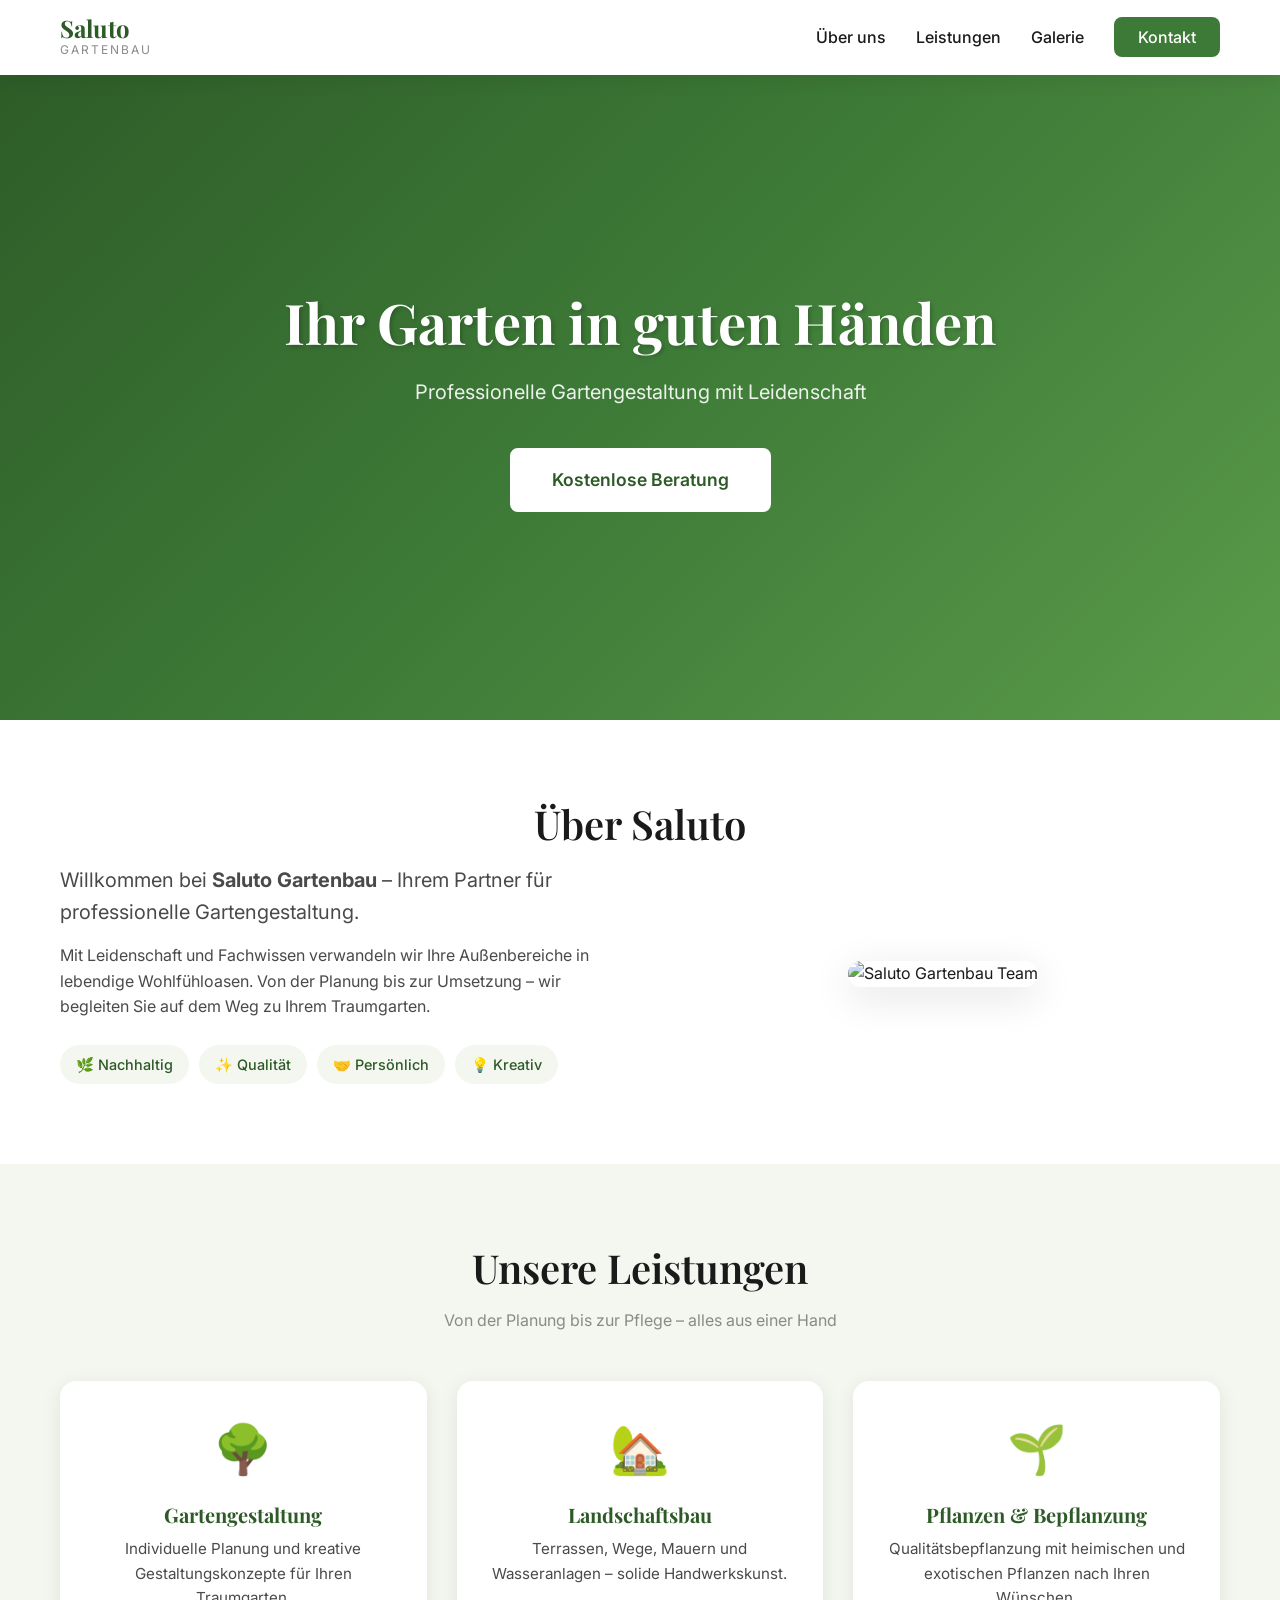
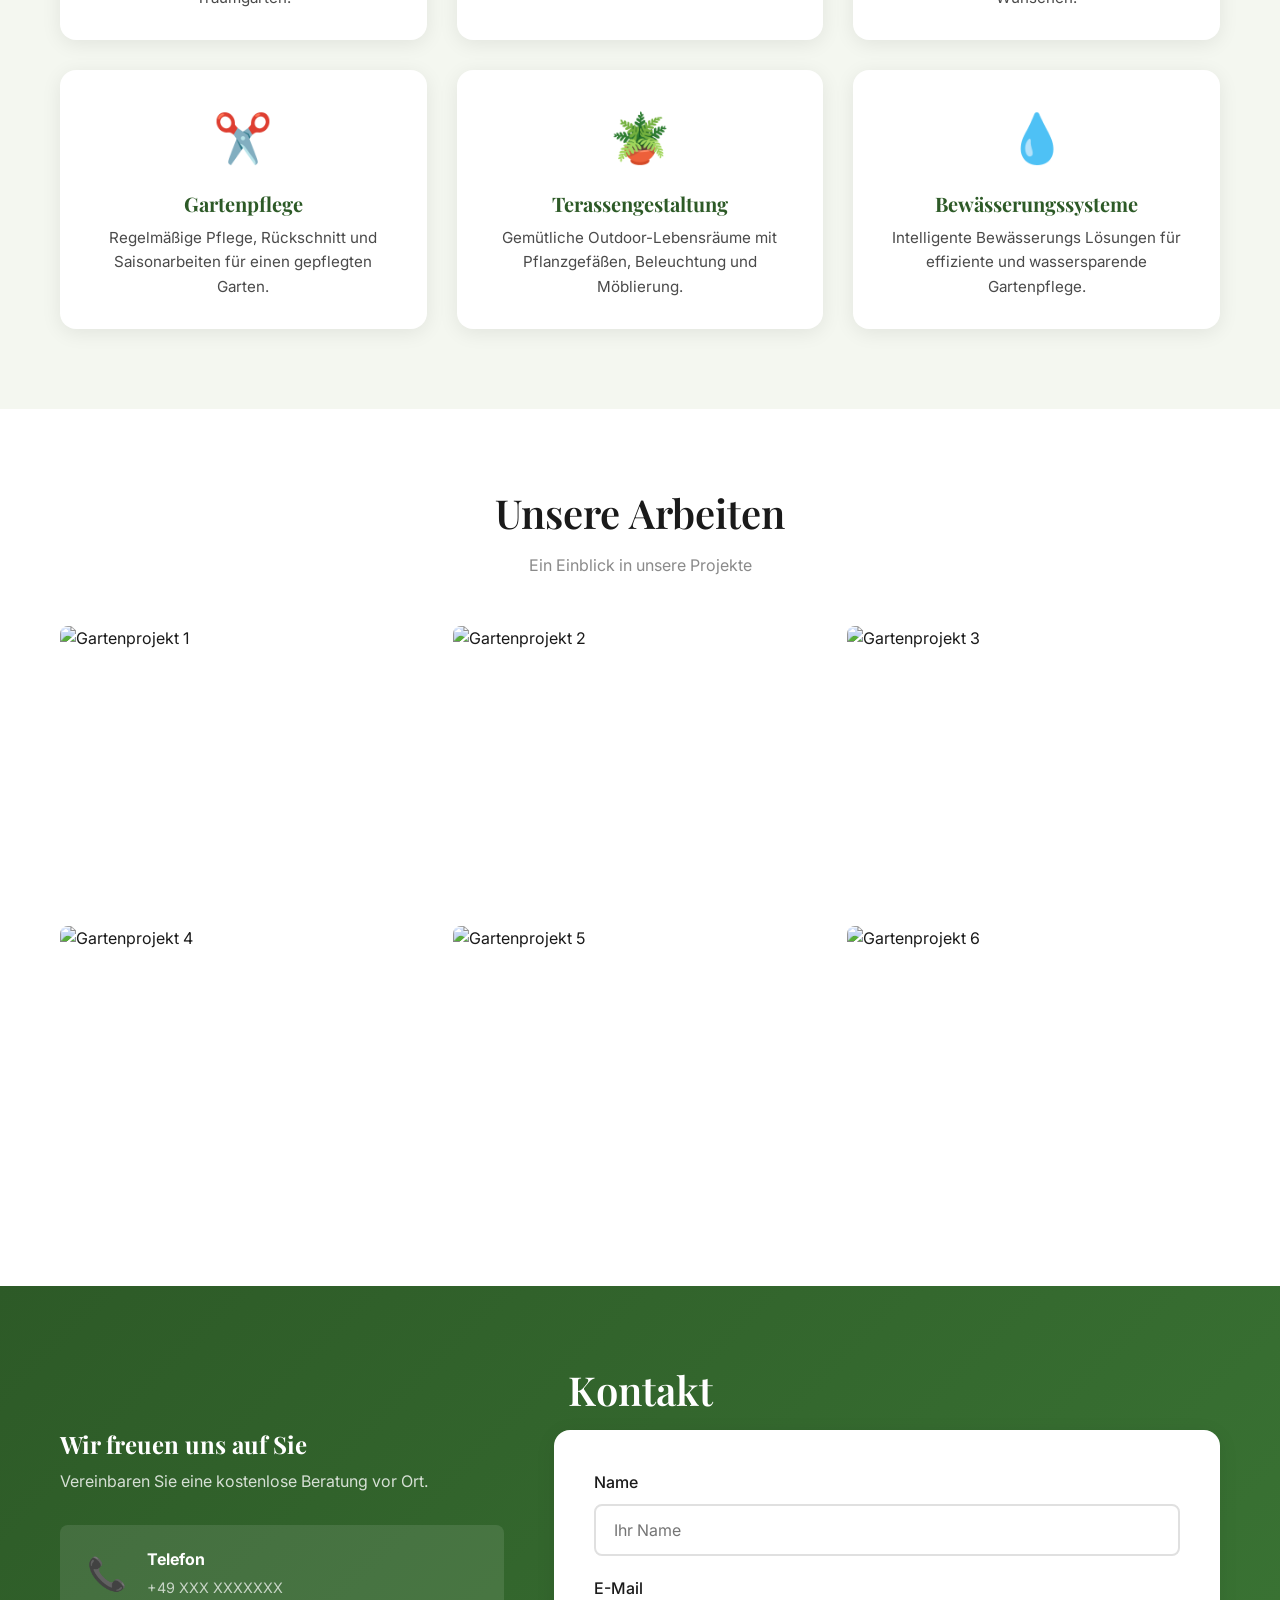
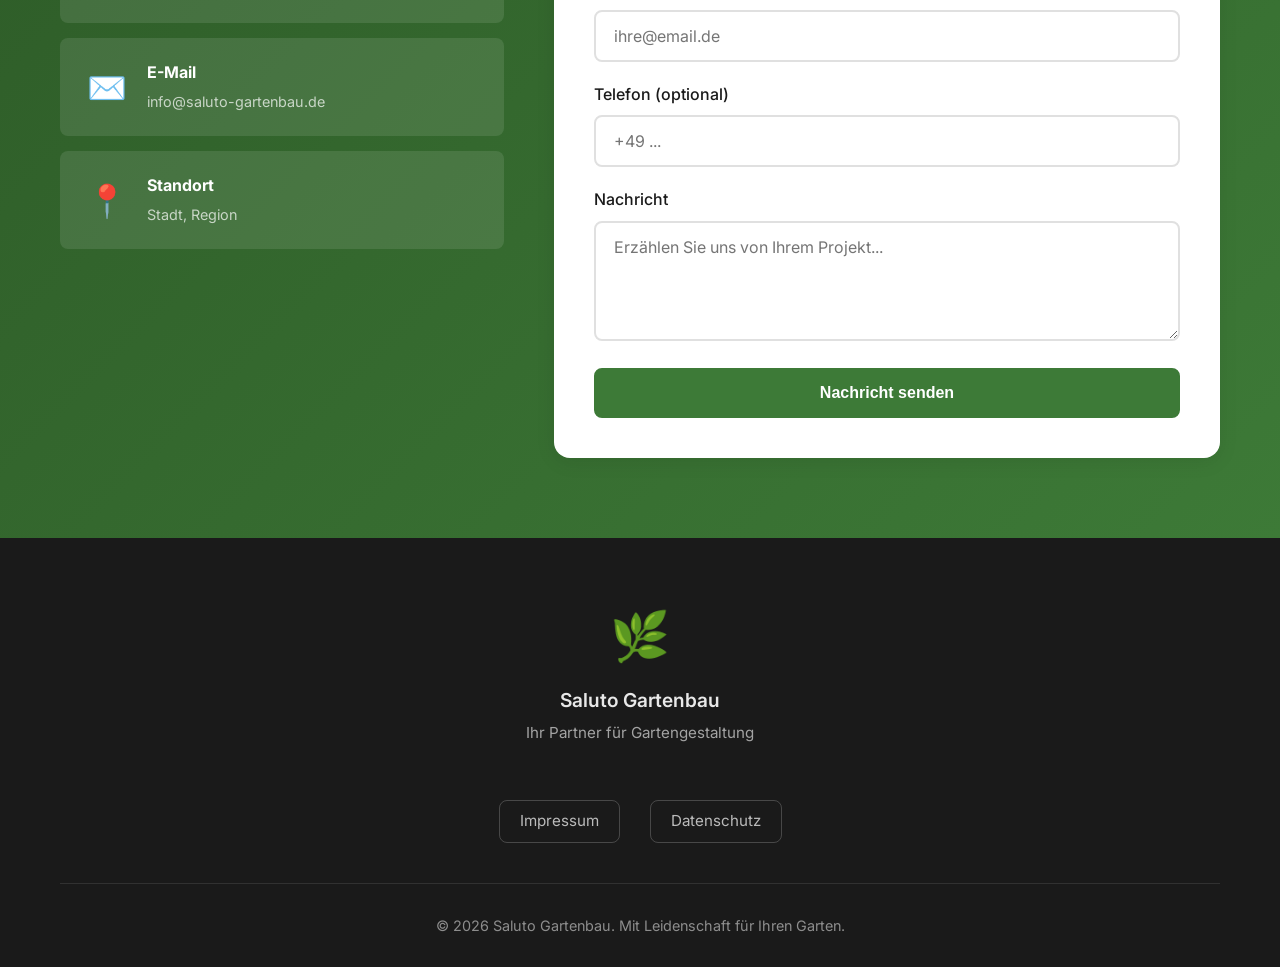
==== index.html @ e723729e "Initial commit: Modern OnePage Layout mit Galerie, Services, Kontakt" ====
<!DOCTYPE html>
<html lang="de">
<head>
    <meta charset="UTF-8">
    <meta name="viewport" content="width=device-width, initial-scale=1.0">
    <title>Saluto Gartenbau | Professionelle Gartengestaltung</title>
    <meta name="description" content="Saluto Gartenbau - Ihr Partner für professionelle Gartengestaltung, Landschaftsbau und Pflanzenpflege. Modern, nachhaltig, persönlich.">
    <link rel="stylesheet" href="style.css">
    <link href="https://fonts.googleapis.com/css2?family=Playfair+Display:wght@400;600;700&family=Inter:wght@400;500;600&display=swap" rel="stylesheet">
</head>
<body>
    <!-- Navigation -->
    <nav class="nav">
        <div class="nav-container">
            <a href="#" class="logo">
                <span class="logo-text">Saluto</span>
                <span class="logo-sub">Gartenbau</span>
            </a>
            <button class="nav-toggle" aria-label="Menu">
                <span></span>
                <span></span>
                <span></span>
            </button>
            <ul class="nav-links">
                <li><a href="#about">Über uns</a></li>
                <li><a href="#services">Leistungen</a></li>
                <li><a href="#gallery">Galerie</a></li>
                <li><a href="#contact" class="cta-nav">Kontakt</a></li>
            </ul>
        </div>
    </nav>

    <!-- Hero -->
    <header class="hero">
        <div class="hero-bg"></div>
        <div class="container">
            <h1 class="hero-title">Ihr Garten in guten Händen</h1>
            <p class="hero-subtitle">Professionelle Gartengestaltung mit Leidenschaft</p>
            <a href="#contact" class="btn btn-primary">Kostenlose Beratung</a>
        </div>
    </header>

    <!-- About Section -->
    <section class="about-section section" id="about">
        <div class="container">
            <h2 class="section-title">Über Saluto</h2>
            <div class="about-content">
                <div class="about-text">
                    <p class="about-intro">Willkommen bei <strong>Saluto Gartenbau</strong> – Ihrem Partner für professionelle Gartengestaltung.</p>
                    <p>Mit Leidenschaft und Fachwissen verwandeln wir Ihre Außenbereiche in lebendige Wohlfühloasen. Von der Planung bis zur Umsetzung – wir begleiten Sie auf dem Weg zu Ihrem Traumgarten.</p>
                    <div class="about-values">
                        <span class="value-tag">🌿 Nachhaltig</span>
                        <span class="value-tag">✨ Qualität</span>
                        <span class="value-tag">🤝 Persönlich</span>
                        <span class="value-tag">💡 Kreativ</span>
                    </div>
                </div>
                <div class="about-image">
                    <img src="assets/team.jpg" alt="Saluto Gartenbau Team" class="about-img">
                </div>
            </div>
        </div>
    </section>

    <!-- Services Section -->
    <section class="services-section section" id="services">
        <div class="container">
            <h2 class="section-title">Unsere Leistungen</h2>
            <p class="section-subtitle">Von der Planung bis zur Pflege – alles aus einer Hand</p>
            <div class="services-grid">
                <div class="service-card">
                    <span class="service-icon">🌳</span>
                    <h3>Gartengestaltung</h3>
                    <p>Individuelle Planung und kreative Gestaltungskonzepte für Ihren Traumgarten.</p>
                </div>
                <div class="service-card">
                    <span class="service-icon">🏡</span>
                    <h3>Landschaftsbau</h3>
                    <p>Terrassen, Wege, Mauern und Wasseranlagen – solide Handwerkskunst.</p>
                </div>
                <div class="service-card">
                    <span class="service-icon">🌱</span>
                    <h3>Pflanzen & Bepflanzung</h3>
                    <p>Qualitätsbepflanzung mit heimischen und exotischen Pflanzen nach Ihren Wünschen.</p>
                </div>
                <div class="service-card">
                    <span class="service-icon">✂️</span>
                    <h3>Gartenpflege</h3>
                    <p>Regelmäßige Pflege, Rückschnitt und Saisonarbeiten für einen gepflegten Garten.</p>
                </div>
                <div class="service-card">
                    <span class="service-icon">🪴</span>
                    <h3>Terassengestaltung</h3>
                    <p>Gemütliche Outdoor-Lebensräume mit Pflanzgefäßen, Beleuchtung und Möblierung.</p>
                </div>
                <div class="service-card">
                    <span class="service-icon">💧</span>
                    <h3>Bewässerungssysteme</h3>
                    <p>Intelligente Bewässerungs Lösungen für effiziente und wassersparende Gartenpflege.</p>
                </div>
            </div>
        </div>
    </section>

    <!-- Gallery Section -->
    <section class="gallery-section section" id="gallery">
        <div class="container">
            <h2 class="section-title">Unsere Arbeiten</h2>
            <p class="section-subtitle">Ein Einblick in unsere Projekte</p>
            <div class="gallery-grid">
                <div class="gallery-item">
                    <img src="assets/garten1.jpg" alt="Gartenprojekt 1" loading="lazy">
                </div>
                <div class="gallery-item">
                    <img src="assets/garten2.jpg" alt="Gartenprojekt 2" loading="lazy">
                </div>
                <div class="gallery-item">
                    <img src="assets/garten3.jpg" alt="Gartenprojekt 3" loading="lazy">
                </div>
                <div class="gallery-item">
                    <img src="assets/garten4.jpg" alt="Gartenprojekt 4" loading="lazy">
                </div>
                <div class="gallery-item">
                    <img src="assets/garten5.jpg" alt="Gartenprojekt 5" loading="lazy">
                </div>
                <div class="gallery-item">
                    <img src="assets/garten6.jpg" alt="Gartenprojekt 6" loading="lazy">
                </div>
            </div>
        </div>
    </section>

    <!-- Contact Section -->
    <section class="contact-section section" id="contact">
        <div class="container">
            <h2 class="section-title">Kontakt</h2>
            <div class="contact-content">
                <div class="contact-info">
                    <h3>Wir freuen uns auf Sie</h3>
                    <p>Vereinbaren Sie eine kostenlose Beratung vor Ort.</p>
                    <div class="contact-methods">
                        <div class="contact-method">
                            <span class="method-icon">📞</span>
                            <div>
                                <strong>Telefon</strong>
                                <span>+49 XXX XXXXXXX</span>
                            </div>
                        </div>
                        <div class="contact-method">
                            <span class="method-icon">✉️</span>
                            <div>
                                <strong>E-Mail</strong>
                                <span>info@saluto-gartenbau.de</span>
                            </div>
                        </div>
                        <div class="contact-method">
                            <span class="method-icon">📍</span>
                            <div>
                                <strong>Standort</strong>
                                <span>Stadt, Region</span>
                            </div>
                        </div>
                    </div>
                </div>
                <div class="contact-form-wrapper">
                    <form class="contact-form" id="contact-form">
                        <div class="form-group">
                            <label for="name">Name</label>
                            <input type="text" id="name" name="name" required placeholder="Ihr Name">
                        </div>
                        <div class="form-group">
                            <label for="email">E-Mail</label>
                            <input type="email" id="email" name="email" required placeholder="ihre@email.de">
                        </div>
                        <div class="form-group">
                            <label for="phone">Telefon (optional)</label>
                            <input type="tel" id="phone" name="phone" placeholder="+49 ...">
                        </div>
                        <div class="form-group">
                            <label for="message">Nachricht</label>
                            <textarea id="message" name="message" rows="4" required placeholder="Erzählen Sie uns von Ihrem Projekt..."></textarea>
                        </div>
                        <button type="submit" class="btn btn-primary btn-full">Nachricht senden</button>
                    </form>
                </div>
            </div>
        </div>
    </section>

    <!-- Footer -->
    <footer class="footer">
        <div class="container">
            <div class="footer-content">
                <div class="footer-brand">
                    <span class="footer-logo">🌿</span>
                    <p>Saluto Gartenbau</p>
                    <p class="footer-subtitle">Ihr Partner für Gartengestaltung</p>
                </div>
                <div class="footer-legal">
                    <a href="impressum.html" target="_blank">Impressum</a>
                    <a href="datenschutz.html" target="_blank">Datenschutz</a>
                </div>
            </div>
            <div class="footer-bottom">
                <p>&copy; 2026 Saluto Gartenbau. Mit Leidenschaft für Ihren Garten.</p>
            </div>
        </div>
    </footer>

    <script src="script.js"></script>
</body>
</html>
---- style.css ----
/* ============================================
   SALUTO GARTENBAU - STYLES
   ============================================ */

:root {
    /* Colors - Natural, fresh, professional */
    --primary: #1a1a1a;
    --secondary: #2a2a2a;
    --green-dark: #2d5a27;
    --green: #3d7a37;
    --green-light: #5a9b4a;
    --green-accent: #7cb342;
    --earth: #8b7355;
    --earth-light: #a89070;
    --text-dark: #1a1a1a;
    --text-medium: #4a4a4a;
    --text-light: #8a8a8a;
    --bg-white: #ffffff;
    --bg-light: #f8f8f8;
    --bg-nature: #f4f7f0;
    --border: #e0e0e0;
    
    /* Typography */
    --font-display: 'Playfair Display', serif;
    --font-body: 'Inter', sans-serif;
    
    /* Spacing */
    --space-xs: 0.5rem;
    --space-sm: 1rem;
    --space-md: 2rem;
    --space-lg: 3rem;
    --space-xl: 5rem;
    
    /* Effects */
    --shadow: 0 4px 20px rgba(0,0,0,0.08);
    --shadow-lg: 0 10px 40px rgba(0,0,0,0.12);
    --radius: 8px;
    --radius-lg: 16px;
    
    /* Transitions */
    --transition: all 0.3s ease;
}

/* ============================================
   BASE
   ============================================ */

* {
    margin: 0;
    padding: 0;
    box-sizing: border-box;
}

html {
    scroll-behavior: smooth;
}

body {
    font-family: var(--font-body);
    color: var(--text-dark);
    background: var(--bg-white);
    line-height: 1.6;
}

.container {
    max-width: 1200px;
    margin: 0 auto;
    padding: 0 20px;
}

.section {
    padding: var(--space-xl) 0;
}

.section-title {
    font-family: var(--font-display);
    font-size: 2.5rem;
    font-weight: 600;
    margin-bottom: var(--space-sm);
    text-align: center;
}

.section-subtitle {
    text-align: center;
    color: var(--text-light);
    margin-bottom: var(--space-lg);
}

h1, h2, h3, h4 {
    font-family: var(--font-display);
    line-height: 1.2;
}

a {
    text-decoration: none;
    color: inherit;
}

img {
    max-width: 100%;
    height: auto;
}

/* ============================================
   BUTTONS
   ============================================ */

.btn {
    display: inline-block;
    padding: 14px 32px;
    border-radius: var(--radius);
    font-weight: 600;
    font-size: 1rem;
    transition: var(--transition);
    border: 2px solid transparent;
    cursor: pointer;
}

.btn-primary {
    background: var(--green);
    color: white;
    border-color: var(--green);
}

.btn-primary:hover {
    background: var(--green-dark);
    border-color: var(--green-dark);
    transform: translateY(-2px);
}

.btn-secondary {
    background: transparent;
    color: var(--green);
    border-color: var(--green);
}

.btn-secondary:hover {
    background: var(--green);
    color: white;
}

.btn-full {
    width: 100%;
    text-align: center;
}

/* ============================================
   NAVIGATION
   ============================================ */

.nav {
    background: var(--bg-white);
    position: fixed;
    top: 0;
    left: 0;
    right: 0;
    z-index: 100;
    box-shadow: var(--shadow);
}

.nav-container {
    max-width: 1200px;
    margin: 0 auto;
    padding: 16px 20px;
    display: flex;
    justify-content: space-between;
    align-items: center;
}

.logo {
    display: flex;
    flex-direction: column;
}

.logo-text {
    font-family: var(--font-display);
    font-size: 1.5rem;
    font-weight: 700;
    color: var(--green-dark);
    line-height: 1;
}

.logo-sub {
    font-size: 0.75rem;
    color: var(--text-light);
    letter-spacing: 2px;
    text-transform: uppercase;
}

.nav-links {
    display: flex;
    gap: 30px;
    list-style: none;
}

.nav-links a {
    font-weight: 500;
    position: relative;
    transition: var(--transition);
    color: var(--text-dark);
}

.nav-links a:hover {
    color: var(--green);
}

.nav-links a::after {
    content: '';
    position: absolute;
    bottom: -5px;
    left: 0;
    width: 0;
    height: 2px;
    background: var(--green);
    transition: var(--transition);
}

.nav-links a:hover::after {
    width: 100%;
}

.cta-nav {
    background: var(--green) !important;
    color: white !important;
    padding: 10px 24px;
    border-radius: var(--radius);
}

.cta-nav:hover {
    background: var(--green-dark) !important;
    transform: translateY(-2px);
}

.cta-nav::after {
    display: none !important;
}

.nav-toggle {
    display: none;
    flex-direction: column;
    gap: 5px;
    background: none;
    border: none;
    cursor: pointer;
    padding: 10px;
}

.nav-toggle span {
    width: 25px;
    height: 2px;
    background: var(--primary);
    transition: var(--transition);
}

/* ============================================
   HERO
   ============================================ */

.hero {
    min-height: 80vh;
    display: flex;
    align-items: center;
    justify-content: center;
    text-align: center;
    position: relative;
    background: linear-gradient(135deg, var(--green-dark) 0%, var(--green) 50%, var(--green-light) 100%);
    overflow: hidden;
    padding-top: 80px;
}

.hero-bg {
    position: absolute;
    inset: 0;
    background-image: url('assets/hero.jpg');
    background-size: cover;
    background-position: center;
    background-repeat: no-repeat;
    opacity: 0.3;
}

.hero .container {
    position: relative;
    z-index: 1;
}

.hero-title {
    font-family: var(--font-display);
    font-size: 3.5rem;
    color: white;
    margin-bottom: 20px;
    text-shadow: 2px 2px 4px rgba(0,0,0,0.2);
}

.hero-subtitle {
    font-size: 1.25rem;
    color: rgba(255, 255, 255, 0.9);
    margin-bottom: 40px;
}

.hero .btn {
    font-size: 1.1rem;
    padding: 16px 40px;
    background: white;
    color: var(--green-dark);
    border-color: white;
}

.hero .btn:hover {
    background: transparent;
    color: white;
    border-color: white;
}

/* ============================================
   ABOUT SECTION
   ============================================ */

.about-section {
    background: var(--bg-white);
}

.about-content {
    display: grid;
    grid-template-columns: 1fr 1fr;
    gap: 50px;
    align-items: center;
}

.about-intro {
    font-size: 1.25rem;
    margin-bottom: 20px;
    color: var(--text-dark);
}

.about-text p {
    color: var(--text-medium);
    margin-bottom: 15px;
}

.about-values {
    display: flex;
    flex-wrap: wrap;
    gap: 10px;
    margin-top: 25px;
}

.value-tag {
    background: var(--bg-nature);
    color: var(--green-dark);
    padding: 8px 16px;
    border-radius: 20px;
    font-size: 0.9rem;
    font-weight: 500;
}

.about-image {
    display: flex;
    align-items: center;
    justify-content: center;
}

.about-img {
    max-width: 100%;
    max-height: 500px;
    border-radius: var(--radius-lg);
    box-shadow: var(--shadow-lg);
}

/* ============================================
   SERVICES SECTION
   ============================================ */

.services-section {
    background: var(--bg-nature);
}

.services-grid {
    display: grid;
    grid-template-columns: repeat(3, 1fr);
    gap: 30px;
    margin-top: var(--space-lg);
}

.service-card {
    background: white;
    padding: 30px;
    border-radius: var(--radius-lg);
    box-shadow: var(--shadow);
    transition: var(--transition);
    text-align: center;
}

.service-card:hover {
    transform: translateY(-5px);
    box-shadow: var(--shadow-lg);
}

.service-icon {
    font-size: 3rem;
    display: block;
    margin-bottom: 15px;
}

.service-card h3 {
    font-size: 1.25rem;
    margin-bottom: 10px;
    color: var(--green-dark);
}

.service-card p {
    color: var(--text-medium);
    font-size: 0.95rem;
}

/* ============================================
   GALLERY SECTION
   ============================================ */

.gallery-section {
    background: var(--bg-white);
}

.gallery-grid {
    display: grid;
    grid-template-columns: repeat(3, 1fr);
    gap: 20px;
}

.gallery-item {
    aspect-ratio: 4/3;
    border-radius: var(--radius);
    overflow: hidden;
    cursor: pointer;
    transition: var(--transition);
}

.gallery-item img {
    width: 100%;
    height: 100%;
    object-fit: cover;
    transition: var(--transition);
}

.gallery-item:hover {
    transform: scale(1.02);
    box-shadow: var(--shadow-lg);
}

.gallery-item:hover img {
    transform: scale(1.05);
}

/* ============================================
   CONTACT SECTION
   ============================================ */

.contact-section {
    background: linear-gradient(135deg, var(--green-dark) 0%, var(--green) 100%);
    color: white;
}

.contact-section .section-title {
    color: white;
}

.contact-content {
    display: grid;
    grid-template-columns: 1fr 1.5fr;
    gap: 50px;
}

.contact-info h3 {
    margin-bottom: 10px;
    font-size: 1.5rem;
    color: white;
}

.contact-info > p {
    color: rgba(255,255,255,0.8);
    margin-bottom: 30px;
}

.contact-methods {
    display: flex;
    flex-direction: column;
    gap: 15px;
}

.contact-method {
    display: flex;
    align-items: center;
    gap: 15px;
    background: rgba(255,255,255,0.1);
    padding: 20px;
    border-radius: var(--radius);
    transition: var(--transition);
    border: 2px solid transparent;
}

.contact-method:hover {
    border-color: white;
    transform: translateX(5px);
    background: rgba(255,255,255,0.15);
}

.method-icon {
    font-size: 2rem;
    width: 50px;
    text-align: center;
}

.contact-method strong {
    display: block;
    margin-bottom: 3px;
    color: white;
}

.contact-method span:last-child {
    color: rgba(255,255,255,0.7);
    font-size: 0.9rem;
}

.contact-form-wrapper {
    background: white;
    padding: 40px;
    border-radius: var(--radius-lg);
    box-shadow: var(--shadow);
    color: var(--text-dark);
}

.form-group {
    margin-bottom: 20px;
}

.form-group label {
    display: block;
    margin-bottom: 8px;
    font-weight: 500;
    color: var(--text-dark);
}

.form-group input,
.form-group select,
.form-group textarea {
    width: 100%;
    padding: 14px 18px;
    border: 2px solid var(--border);
    border-radius: var(--radius);
    font-family: var(--font-body);
    font-size: 1rem;
    transition: var(--transition);
    background: white;
    color: var(--text-dark);
}

.form-group input:focus,
.form-group select:focus,
.form-group textarea:focus {
    outline: none;
    border-color: var(--green);
}

.form-group textarea {
    resize: vertical;
    min-height: 120px;
}

/* ============================================
   FOOTER
   ============================================ */

.footer {
    background: var(--primary);
    color: white;
    padding: 60px 0 30px;
}

.footer-content {
    display: flex;
    flex-direction: column;
    align-items: center;
    text-align: center;
    margin-bottom: 40px;
}

.footer-brand {
    margin-bottom: 30px;
}

.footer-logo {
    font-size: 3rem;
    display: block;
    margin-bottom: 10px;
}

.footer-brand p {
    color: rgba(255,255,255,0.9);
    font-size: 1.2rem;
    font-weight: 600;
    margin-bottom: 5px;
}

.footer-subtitle {
    color: rgba(255,255,255,0.6) !important;
    font-size: 0.95rem !important;
    font-weight: 400 !important;
}

.footer-legal {
    display: flex;
    gap: 30px;
    margin-top: 20px;
}

.footer-legal a {
    color: rgba(255,255,255,0.7);
    font-size: 0.95rem;
    transition: var(--transition);
    padding: 8px 20px;
    border: 1px solid rgba(255,255,255,0.2);
    border-radius: var(--radius);
}

.footer-legal a:hover {
    color: white;
    border-color: var(--green-light);
    background: rgba(61, 122, 55, 0.2);
}

.footer-bottom {
    border-top: 1px solid rgba(255,255,255,0.1);
    padding-top: 30px;
    text-align: center;
    color: rgba(255,255,255,0.5);
    font-size: 0.9rem;
}

/* ============================================
   RESPONSIVE
   ============================================ */

@media (max-width: 968px) {
    .about-content,
    .contact-content {
        grid-template-columns: 1fr;
    }
    
    .services-grid {
        grid-template-columns: repeat(2, 1fr);
    }
    
    .gallery-grid {
        grid-template-columns: repeat(2, 1fr);
    }
}

@media (max-width: 768px) {
    .nav-links {
        display: none;
        position: absolute;
        top: 100%;
        left: 0;
        right: 0;
        background: var(--bg-white);
        flex-direction: column;
        padding: 20px;
        box-shadow: var(--shadow);
        gap: 0;
    }
    
    .nav-links.active {
        display: flex;
    }
    
    .nav-links li {
        padding: 15px 0;
        border-bottom: 1px solid var(--border);
    }
    
    .nav-links li:last-child {
        border-bottom: none;
    }
    
    .nav-toggle {
        display: flex;
    }
    
    .hero-title {
        font-size: 2.5rem;
    }
    
    .section-title {
        font-size: 2rem;
    }
    
    .services-grid {
        grid-template-columns: 1fr;
    }
    
    .gallery-grid {
        grid-template-columns: 1fr;
    }
    
    .contact-form-wrapper {
        padding: 25px;
    }
}
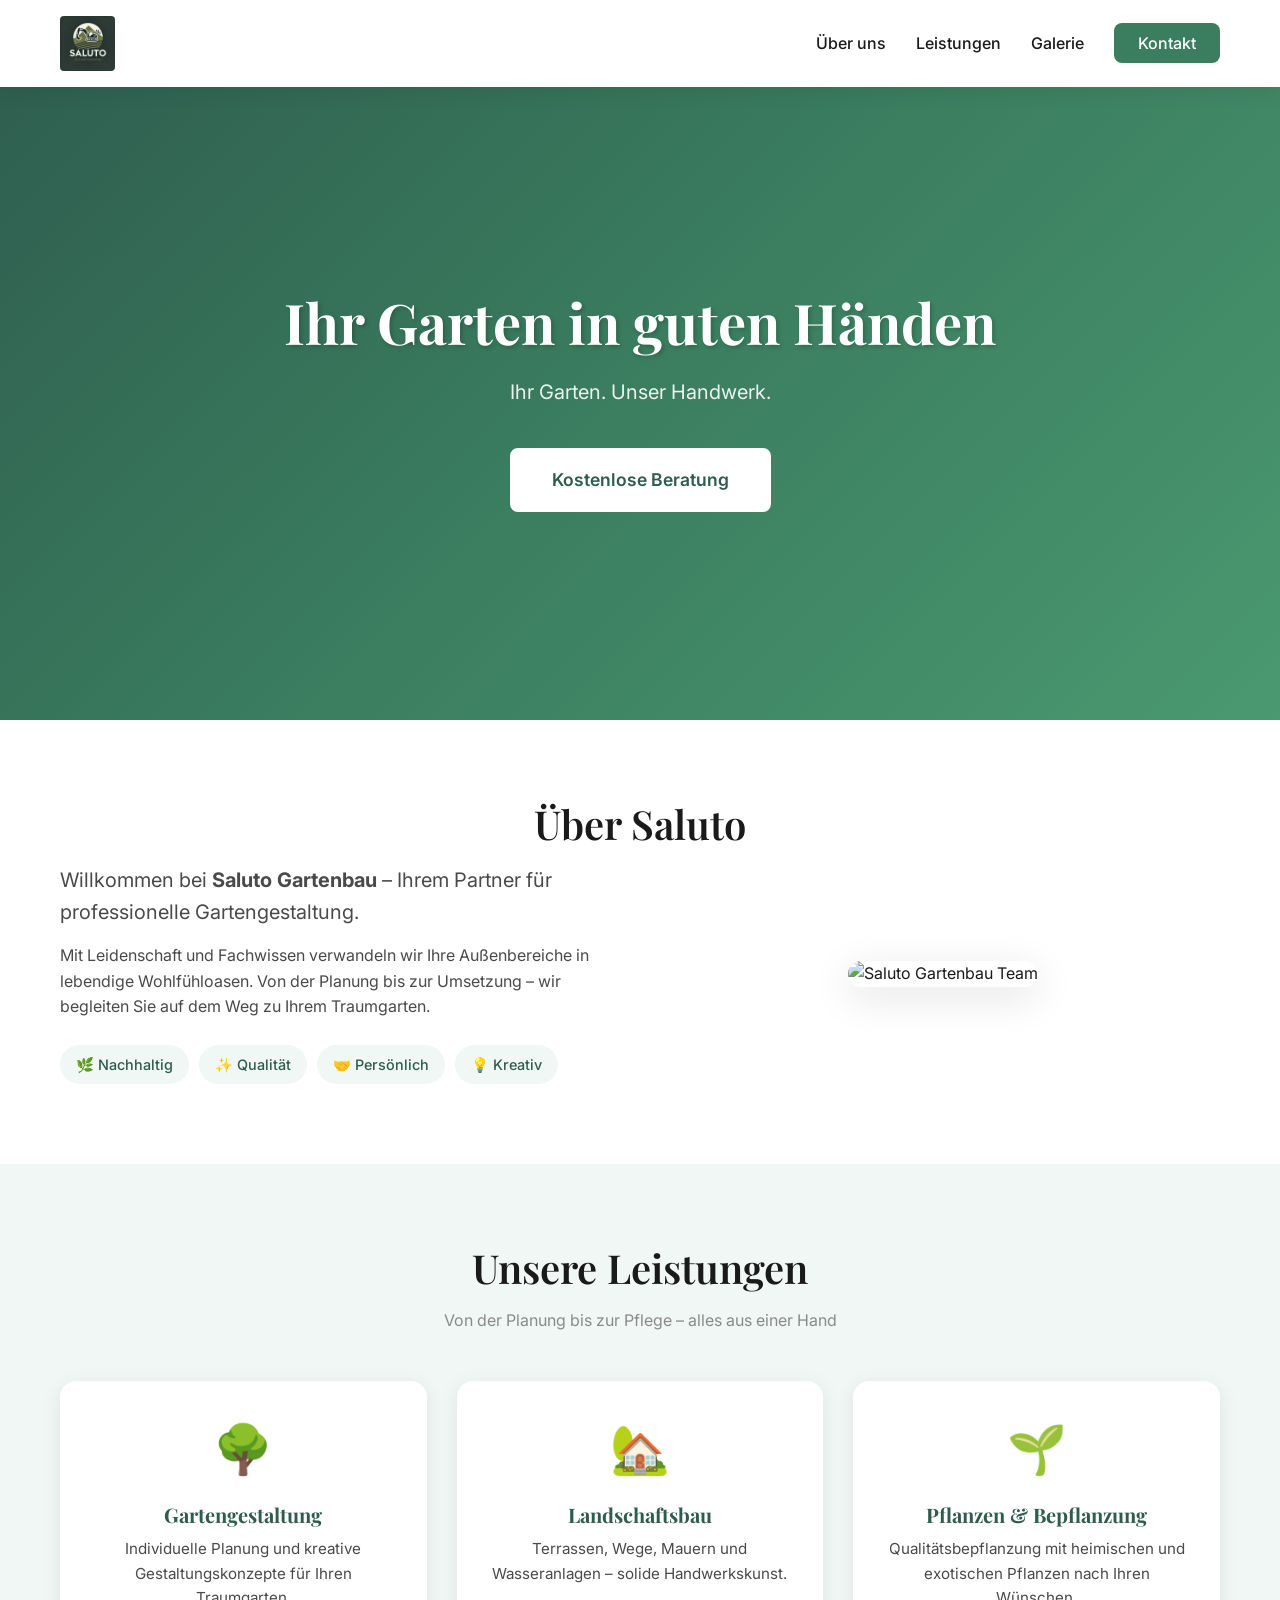
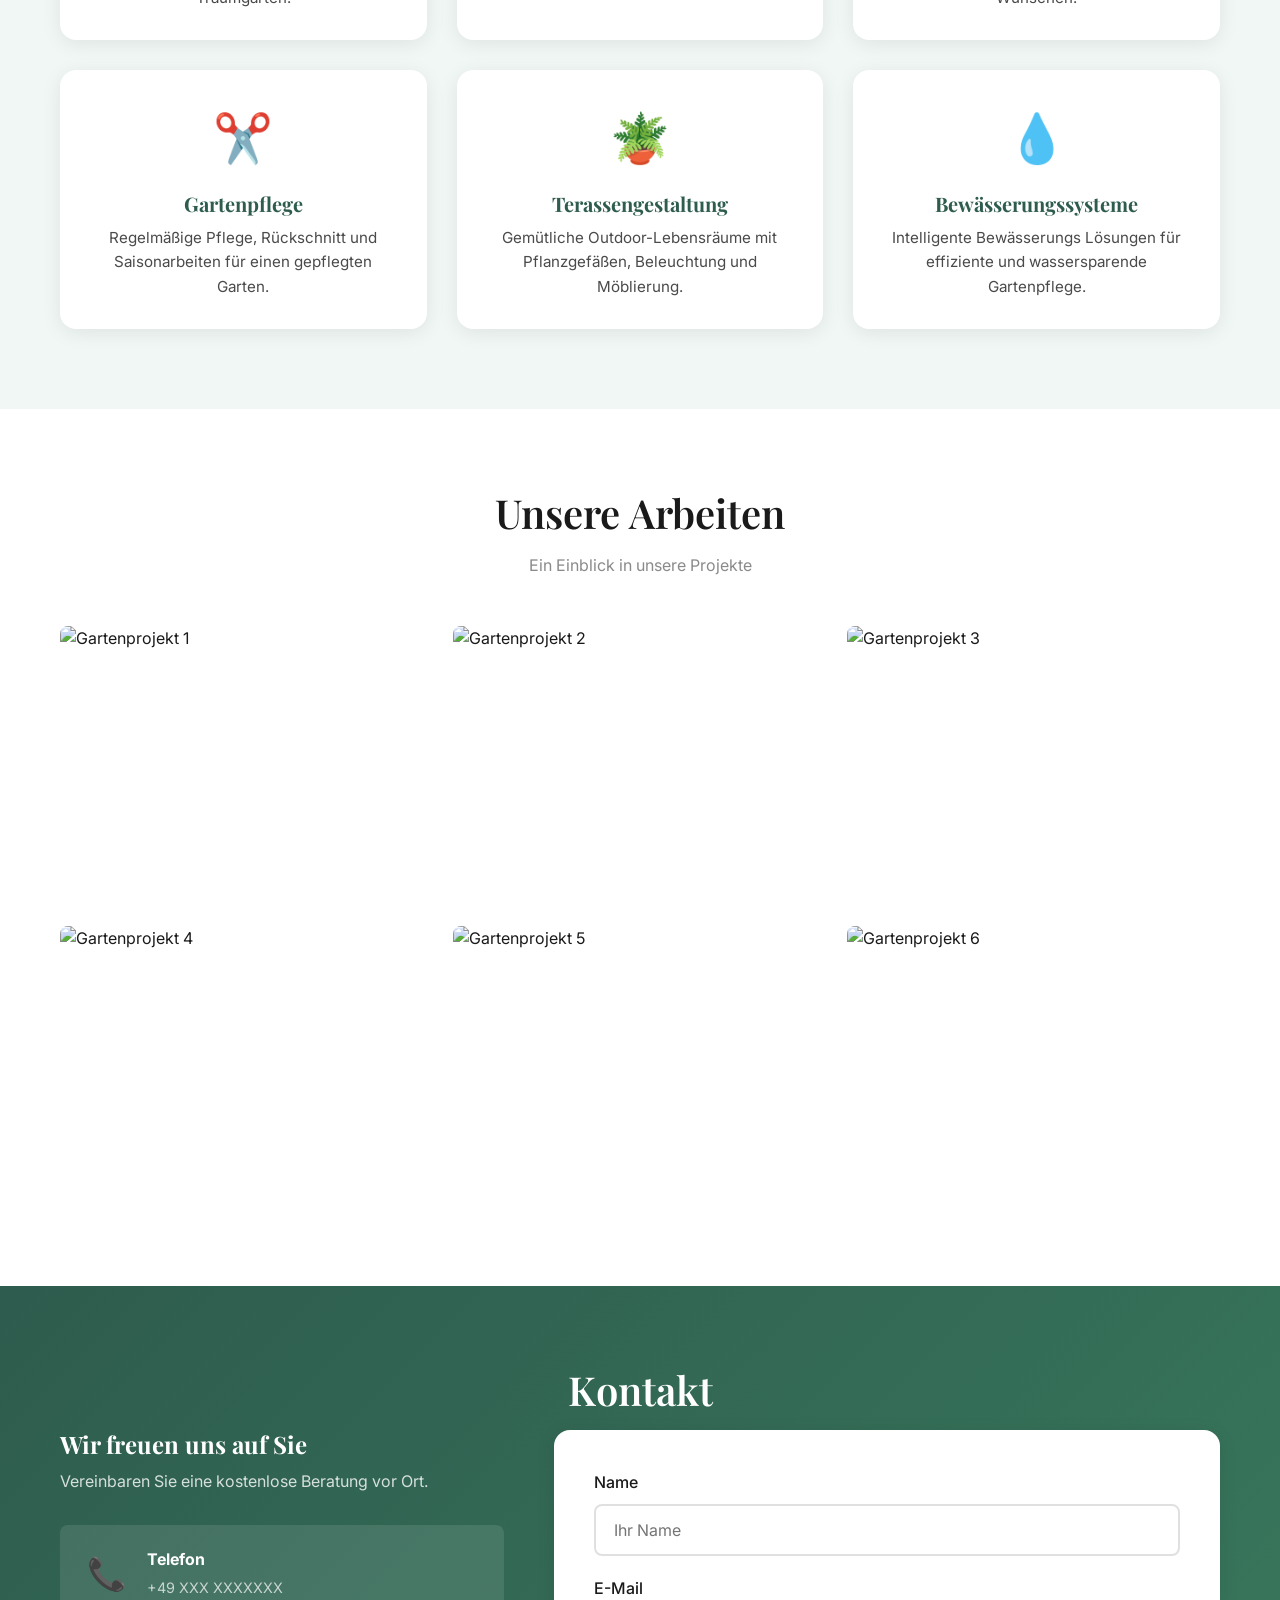
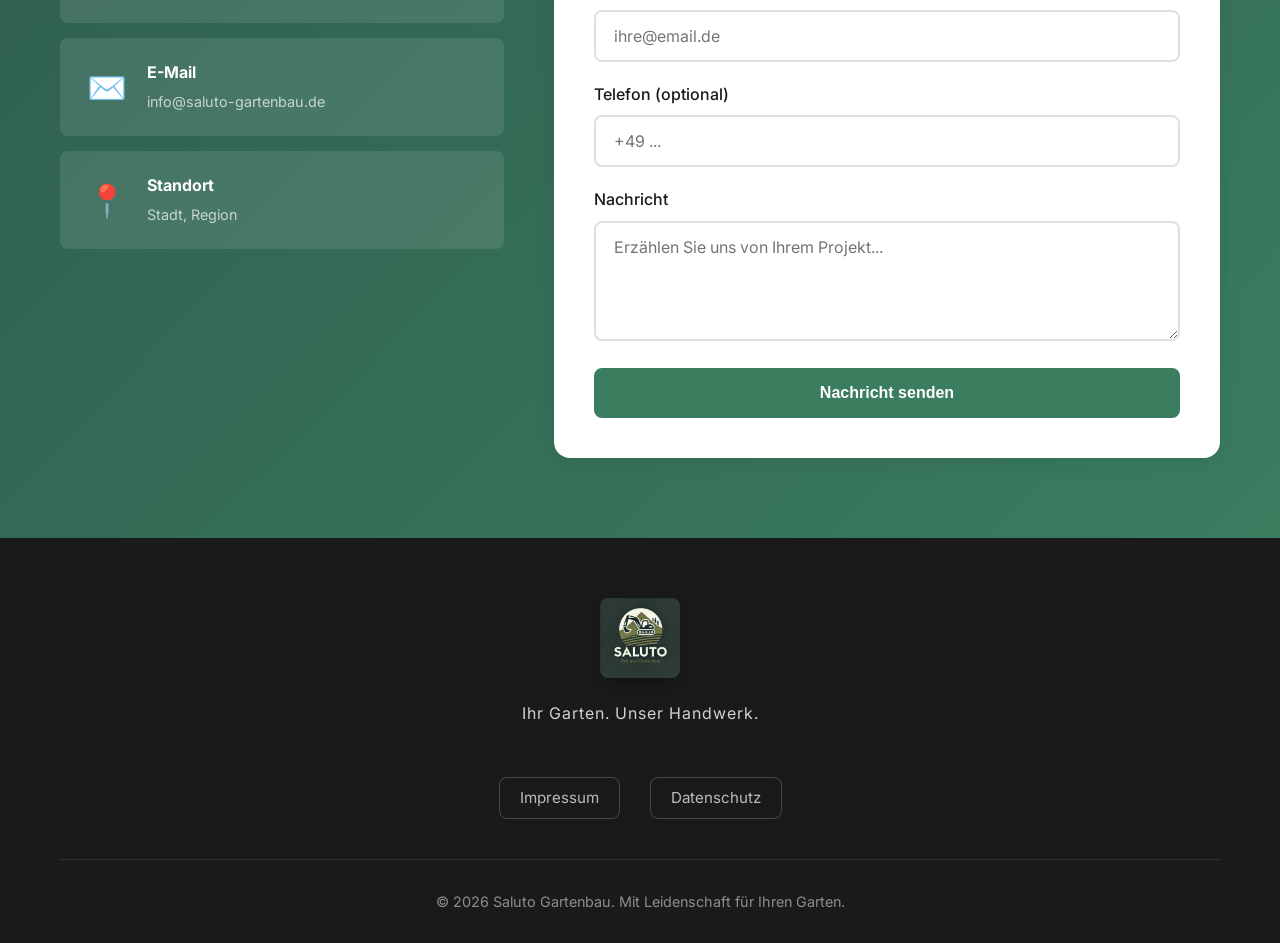
==== commit 8adebc3e: "Logo integriert, Farben an Logo angepasst (Teal/Forest Green)" ====
--- a/index.html
+++ b/index.html
@@ -13,8 +13,7 @@
     <nav class="nav">
         <div class="nav-container">
             <a href="#" class="logo">
-                <span class="logo-text">Saluto</span>
-                <span class="logo-sub">Gartenbau</span>
+                <img src="assets/saluto.jpg" alt="Saluto Gartenbau" class="logo-img">
             </a>
             <button class="nav-toggle" aria-label="Menu">
                 <span></span>
@@ -35,7 +34,7 @@
         <div class="hero-bg"></div>
         <div class="container">
             <h1 class="hero-title">Ihr Garten in guten Händen</h1>
-            <p class="hero-subtitle">Professionelle Gartengestaltung mit Leidenschaft</p>
+            <p class="hero-subtitle">Ihr Garten. Unser Handwerk.</p>
             <a href="#contact" class="btn btn-primary">Kostenlose Beratung</a>
         </div>
     </header>
@@ -192,9 +191,8 @@
         <div class="container">
             <div class="footer-content">
                 <div class="footer-brand">
-                    <span class="footer-logo">🌿</span>
-                    <p>Saluto Gartenbau</p>
-                    <p class="footer-subtitle">Ihr Partner für Gartengestaltung</p>
+                    <img src="assets/saluto.jpg" alt="Saluto Gartenbau" class="footer-logo">
+                    <p class="footer-tagline">Ihr Garten. Unser Handwerk.</p>
                 </div>
                 <div class="footer-legal">
                     <a href="impressum.html" target="_blank">Impressum</a>
--- a/style.css
+++ b/style.css
@@ -3,21 +3,21 @@
    ============================================ */
 
 :root {
-    /* Colors - Natural, fresh, professional */
+    /* Colors - Based on Saluto Logo (Teal/Forest Green) */
     --primary: #1a1a1a;
     --secondary: #2a2a2a;
-    --green-dark: #2d5a27;
-    --green: #3d7a37;
-    --green-light: #5a9b4a;
-    --green-accent: #7cb342;
-    --earth: #8b7355;
-    --earth-light: #a89070;
+    --green-dark: #2e5c4e;
+    --green: #3a7d5f;
+    --green-light: #4a9970;
+    --green-accent: #5ab080;
+    --teal: #2a7a6a;
+    --teal-light: #3d9988;
     --text-dark: #1a1a1a;
     --text-medium: #4a4a4a;
     --text-light: #8a8a8a;
     --bg-white: #ffffff;
     --bg-light: #f8f8f8;
-    --bg-nature: #f4f7f0;
+    --bg-nature: #f0f7f4;
     --border: #e0e0e0;
     
     /* Typography */
@@ -169,22 +169,13 @@
 
 .logo {
     display: flex;
-    flex-direction: column;
-}
-
-.logo-text {
-    font-family: var(--font-display);
-    font-size: 1.5rem;
-    font-weight: 700;
-    color: var(--green-dark);
-    line-height: 1;
-}
-
-.logo-sub {
-    font-size: 0.75rem;
-    color: var(--text-light);
-    letter-spacing: 2px;
-    text-transform: uppercase;
+    align-items: center;
+}
+
+.logo-img {
+    height: 55px;
+    width: auto;
+    border-radius: 4px;
 }
 
 .nav-links {
@@ -588,22 +579,18 @@
 }
 
 .footer-logo {
-    font-size: 3rem;
-    display: block;
-    margin-bottom: 10px;
-}
-
-.footer-brand p {
-    color: rgba(255,255,255,0.9);
-    font-size: 1.2rem;
-    font-weight: 600;
-    margin-bottom: 5px;
-}
-
-.footer-subtitle {
-    color: rgba(255,255,255,0.6) !important;
-    font-size: 0.95rem !important;
-    font-weight: 400 !important;
+    height: 80px;
+    width: auto;
+    border-radius: 8px;
+    margin-bottom: 15px;
+    box-shadow: 0 4px 15px rgba(0,0,0,0.3);
+}
+
+.footer-tagline {
+    color: rgba(255,255,255,0.8);
+    font-size: 1rem;
+    font-weight: 400;
+    letter-spacing: 1px;
 }
 
 .footer-legal {
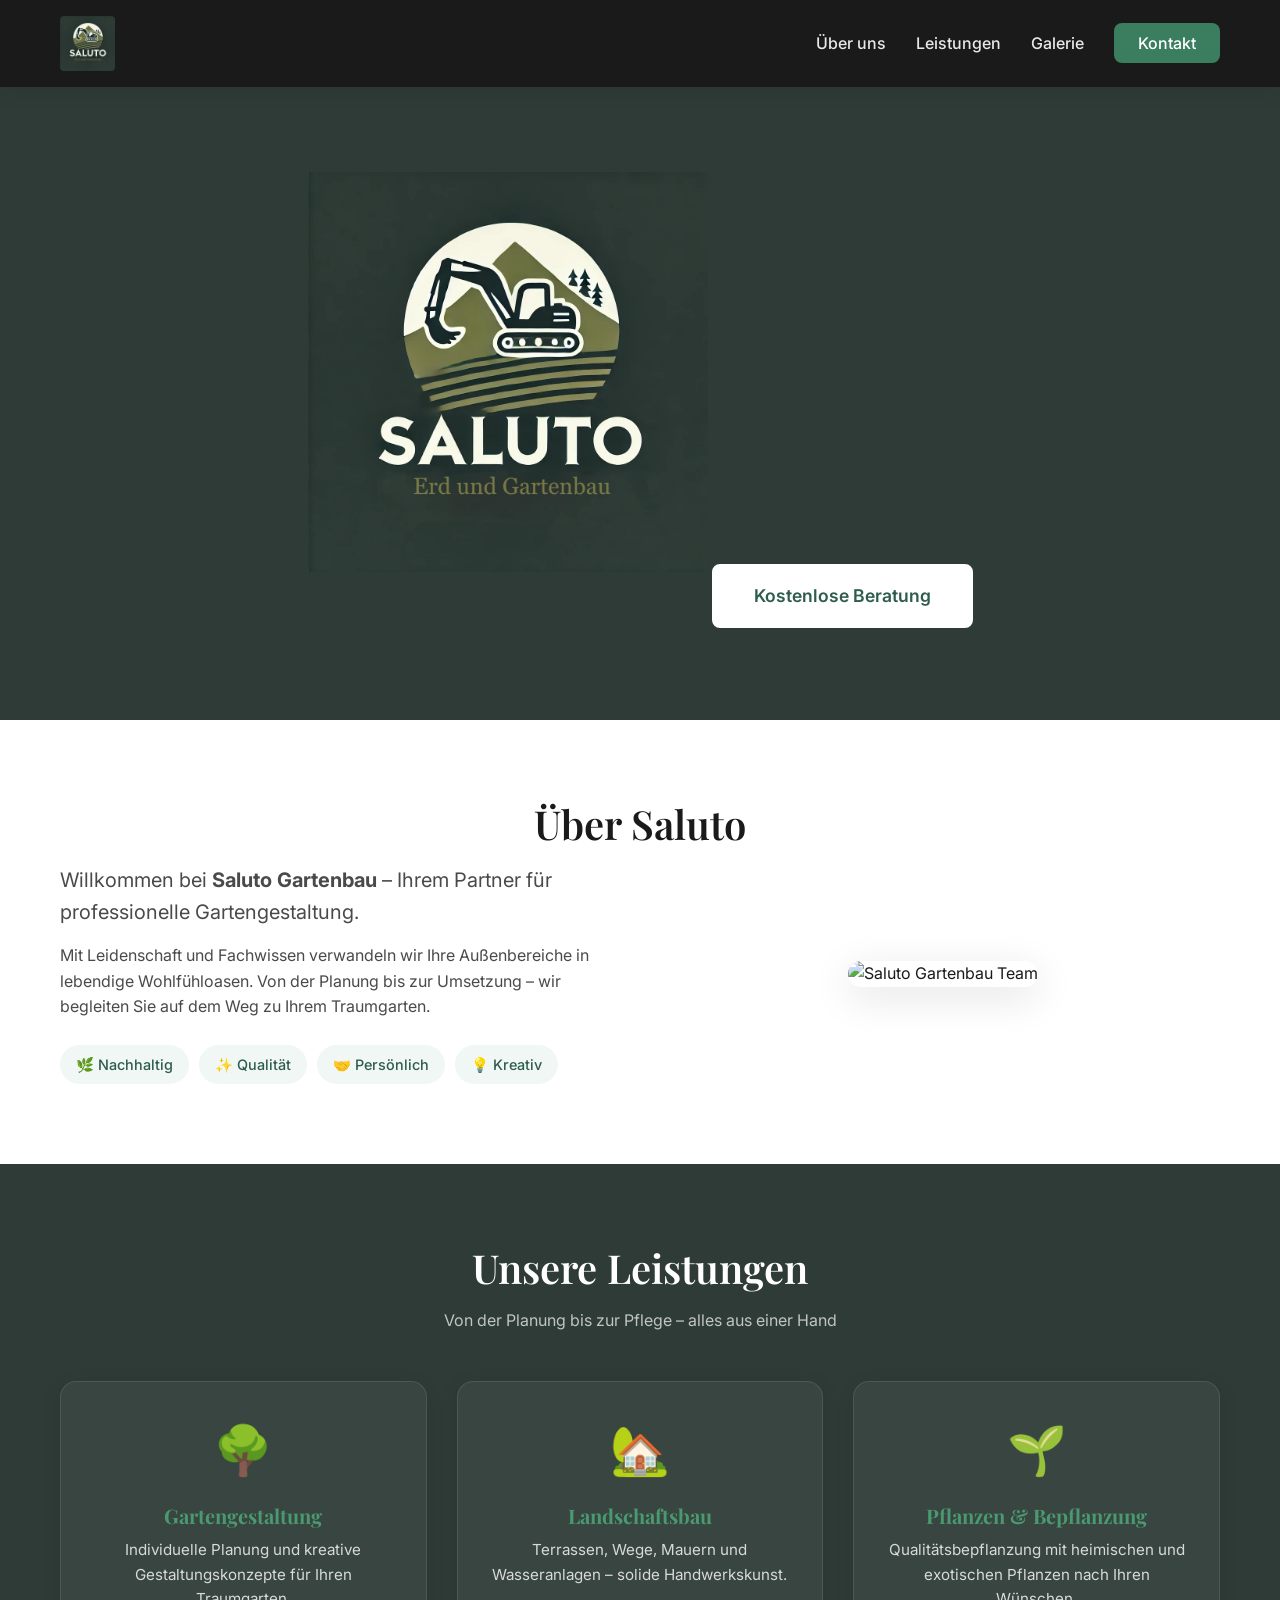
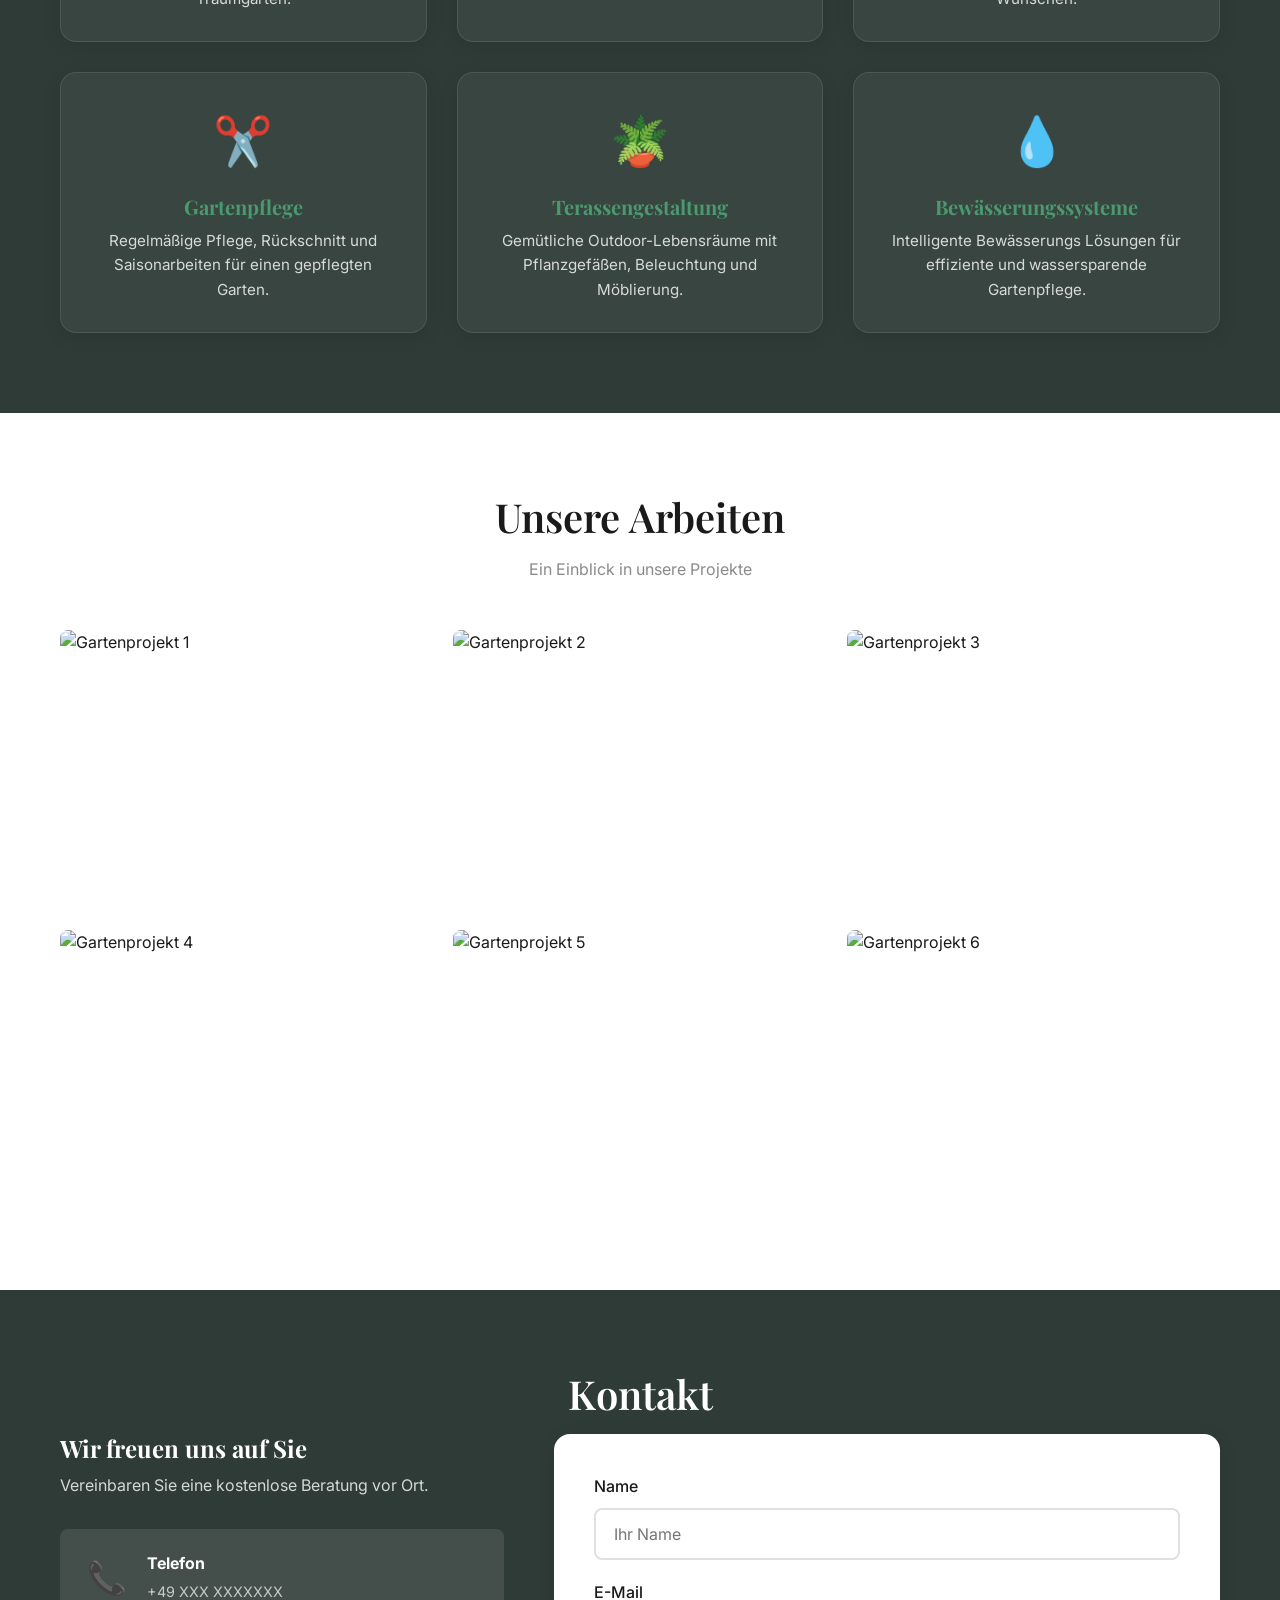
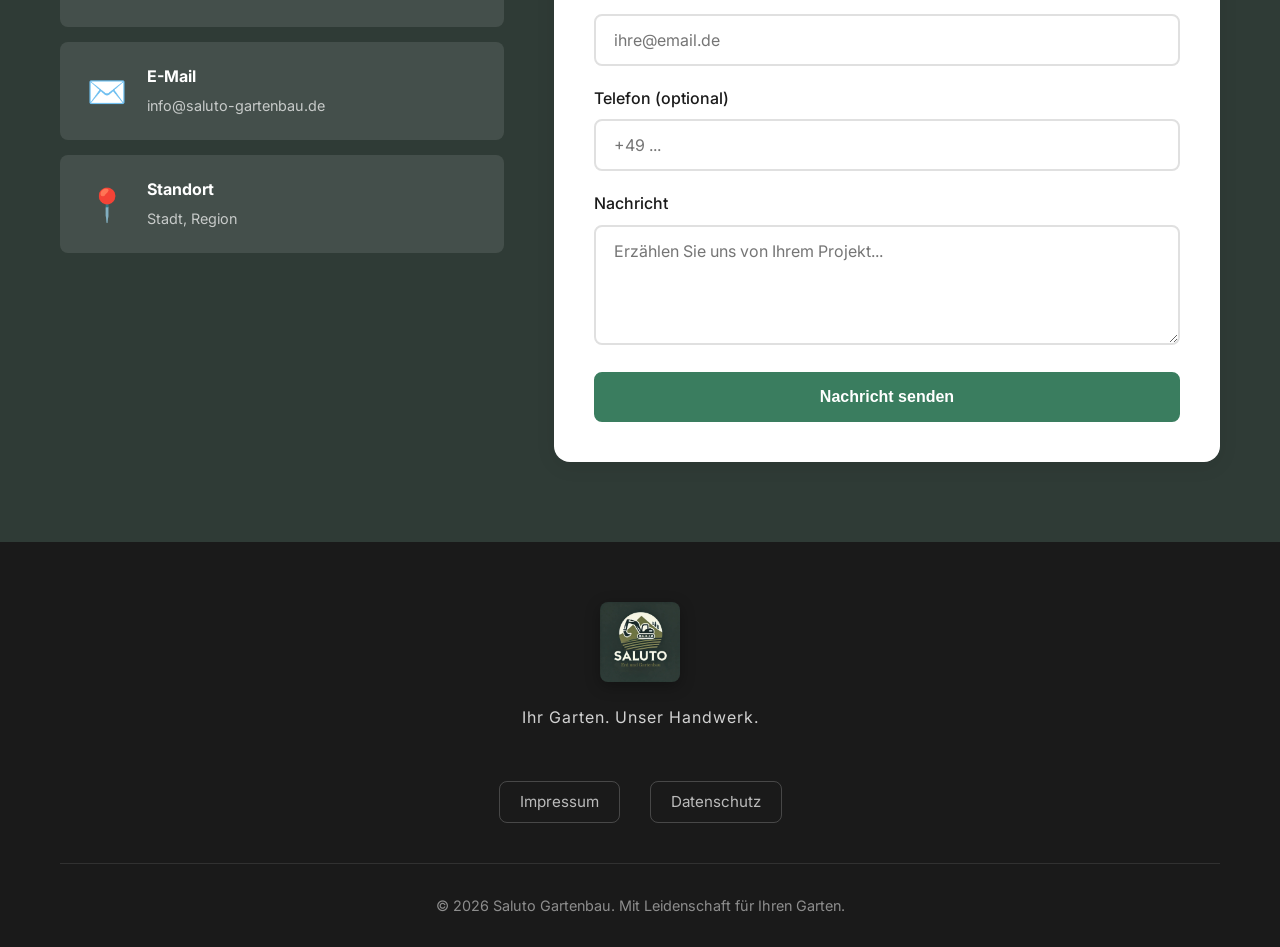
==== commit 99cc0560: "Design-Update: Header/Footer schwarz, Hero/Services/Kontakt #2f3b36, Logo im Hero" ====
--- a/index.html
+++ b/index.html
@@ -33,8 +33,7 @@
     <header class="hero">
         <div class="hero-bg"></div>
         <div class="container">
-            <h1 class="hero-title">Ihr Garten in guten Händen</h1>
-            <p class="hero-subtitle">Ihr Garten. Unser Handwerk.</p>
+            <img src="assets/saluto.jpg" alt="Saluto Gartenbau" class="hero-logo">
             <a href="#contact" class="btn btn-primary">Kostenlose Beratung</a>
         </div>
     </header>
--- a/style.css
+++ b/style.css
@@ -149,7 +149,7 @@
    ============================================ */
 
 .nav {
-    background: var(--bg-white);
+    background: var(--primary);
     position: fixed;
     top: 0;
     left: 0;
@@ -188,11 +188,11 @@
     font-weight: 500;
     position: relative;
     transition: var(--transition);
-    color: var(--text-dark);
+    color: rgba(255, 255, 255, 0.9);
 }
 
 .nav-links a:hover {
-    color: var(--green);
+    color: var(--green-light);
 }
 
 .nav-links a::after {
@@ -239,7 +239,7 @@
 .nav-toggle span {
     width: 25px;
     height: 2px;
-    background: var(--primary);
+    background: white;
     transition: var(--transition);
 }
 
@@ -254,7 +254,7 @@
     justify-content: center;
     text-align: center;
     position: relative;
-    background: linear-gradient(135deg, var(--green-dark) 0%, var(--green) 50%, var(--green-light) 100%);
+    background: #2f3b36;
     overflow: hidden;
     padding-top: 80px;
 }
@@ -274,18 +274,11 @@
     z-index: 1;
 }
 
-.hero-title {
-    font-family: var(--font-display);
-    font-size: 3.5rem;
-    color: white;
-    margin-bottom: 20px;
-    text-shadow: 2px 2px 4px rgba(0,0,0,0.2);
-}
-
-.hero-subtitle {
-    font-size: 1.25rem;
-    color: rgba(255, 255, 255, 0.9);
-    margin-bottom: 40px;
+.hero-logo {
+    max-width: 400px;
+    width: 90%;
+    height: auto;
+    margin-bottom: 30px;
 }
 
 .hero .btn {
@@ -362,7 +355,15 @@
    ============================================ */
 
 .services-section {
-    background: var(--bg-nature);
+    background: #2f3b36;
+}
+
+.services-section .section-title {
+    color: white;
+}
+
+.services-section .section-subtitle {
+    color: rgba(255, 255, 255, 0.7);
 }
 
 .services-grid {
@@ -373,17 +374,20 @@
 }
 
 .service-card {
-    background: white;
+    background: rgba(255, 255, 255, 0.05);
     padding: 30px;
     border-radius: var(--radius-lg);
     box-shadow: var(--shadow);
     transition: var(--transition);
     text-align: center;
+    border: 1px solid rgba(255, 255, 255, 0.1);
 }
 
 .service-card:hover {
     transform: translateY(-5px);
     box-shadow: var(--shadow-lg);
+    background: rgba(255, 255, 255, 0.1);
+    border-color: rgba(255, 255, 255, 0.2);
 }
 
 .service-icon {
@@ -395,11 +399,11 @@
 .service-card h3 {
     font-size: 1.25rem;
     margin-bottom: 10px;
-    color: var(--green-dark);
+    color: var(--green-light);
 }
 
 .service-card p {
-    color: var(--text-medium);
+    color: rgba(255, 255, 255, 0.8);
     font-size: 0.95rem;
 }
 
@@ -446,7 +450,7 @@
    ============================================ */
 
 .contact-section {
-    background: linear-gradient(135deg, var(--green-dark) 0%, var(--green) 100%);
+    background: #2f3b36;
     color: white;
 }
 
@@ -648,7 +652,7 @@
         top: 100%;
         left: 0;
         right: 0;
-        background: var(--bg-white);
+        background: var(--primary);
         flex-direction: column;
         padding: 20px;
         box-shadow: var(--shadow);
@@ -672,8 +676,8 @@
         display: flex;
     }
     
-    .hero-title {
-        font-size: 2.5rem;
+    .hero-logo {
+        max-width: 300px;
     }
     
     .section-title {
